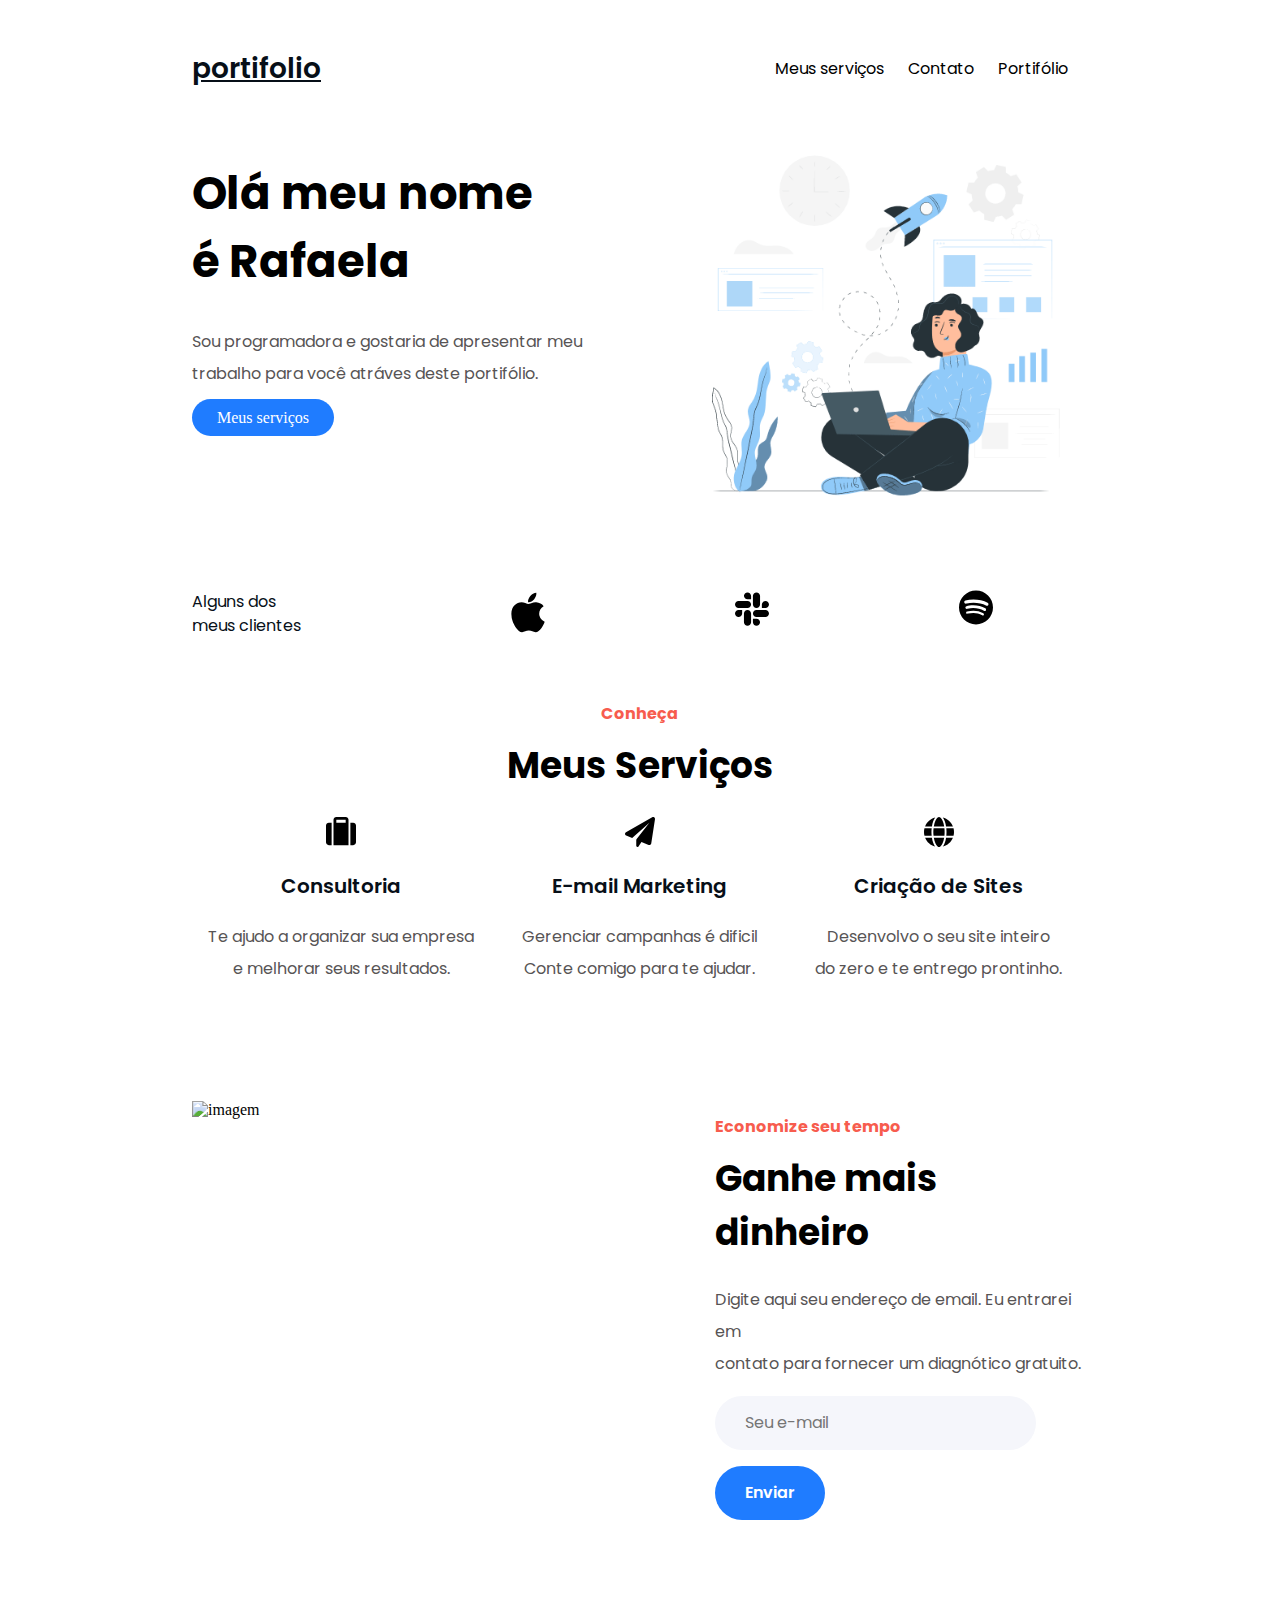
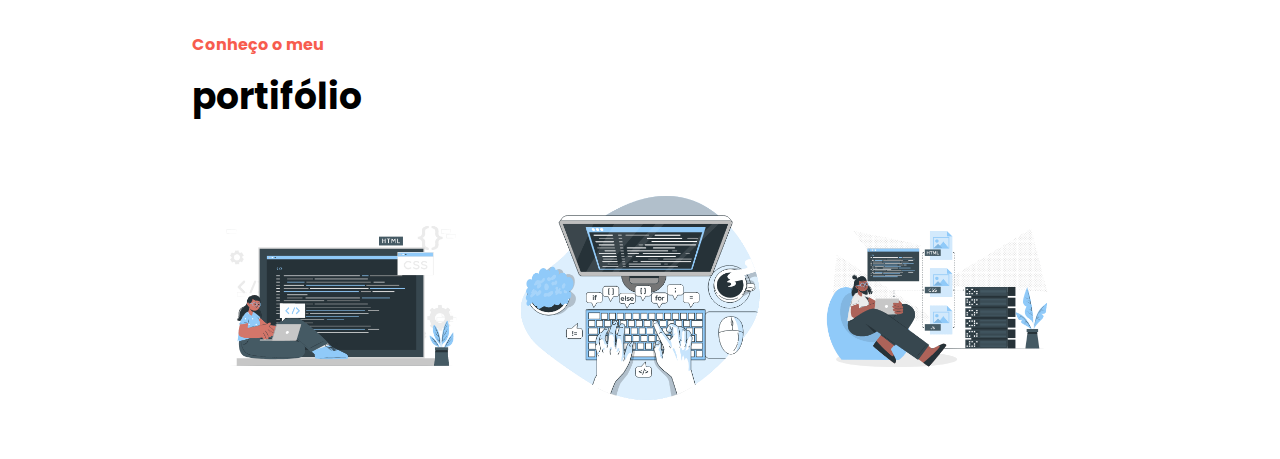
==== portifolio/index.html @ 148a6065 "25/07/22 concluido!" ====
<!DOCTYPE html>
<html lang="pt">
<head>
    <meta charset="UTF-8">
    <meta http-equiv="X-UA-Compatible" content="IE=edge">
    <meta name="viewport" content="width=device-width, initial-scale=1.0">
    <link rel="preconnect" href="https://fonts.googleapis.com">
    <link rel="preconnect" href="https://fonts.gstatic.com" crossorigin>
    <link href="https://fonts.googleapis.com/css2?family=Poppins:wght@400;700&display=swap" rel="stylesheet">
    <title>Portifólio</title>
    <style>
        body {
            margin-left: 15%;
            margin-right: 15%;
        }
        .container {
            display: grid;
            grid-auto-flow: column;
            grid-auto-columns: 1fr; /*1 freme*/
        }
        #header{
            font-family: poppins;
            font-style: normal;
            font-weight: 600;
            font-size: 28px;
            line-height: 42px;
            text-decoration-line: underline;
            color:  #070F18;
            margin-top: 40px;
            margin-bottom: 40px;
        }
        #menu{
            text-align: right;
            margin-top: 49px;
        }
        #menu ul{
            list-style-type: none;
            margin: 0;
            padding: 0;
        }
        #menu li{
            display: inline-block;
            margin-right: 20px;
            font-family: Poppins;
            font-style: normal;
            font-weight: normal;
            font-size: 16px;
            line-height: 24px;
            text-align: center;
            color: #070F18;
        }
        a{
            color: black;
            text-decoration: none;
        }
        #buttonCta{
            background:#1F7cff;
            border-radius: 50px;
            font-size: Poppins;
            font-style: normal;
            font-size: 16px;
            line-height: 24px;
            text-align: center;
            color: white;
            padding: 10px 25px 10px 25px;
        }
        p.gray{
           font-family: Poppins;
           font-style: normal; 
           font-weight: normal;
           font-size: 16px;
           line-height: 32px;
           color: #575455;
        }
        #headerCta h1{
            font-family: Poppins;
            font-style: normal; 
            font-weight: bold;
            font-size: 45px;
            color: black;
        }
        #headerImg{
            margin-left: 42px;
            
        }
        #headerImg img{
            width: 100%;   
        }
        .headerLogo{
            text-align: center;
        }
        #clients{
            margin-top: 50px;
            margin-bottom: 50px;
        }
        #headerClientText{
            font-family: Poppins;
            font-style: normal; 
            font-size: 16px;
            line-height: 24px;
            color: #070f18;
        }
        .container img{
            width: 15%;
            height: auto;
        }
        h2.red{
            font-family: Poppins;
            font-style: normal;
            font-weight: bold;
            font-size: 16px;
            line-height: 24px;
            color: #f75c4e;
        }
        h1.black{
            font-family: Poppins;
            font-weight: bold;
            font-size: 36px;
            line-height: 54px;
            color: black;
            margin-top: 0;
        }
        .textCenter{
            text-align: center;
        }
        .textCenter img{
            width: 10%;
            height: auto;
        }
        #services .textCenter h3{
            font-family: Poppins;
            font-style: normal;
            font-weight: 600;
            font-size: 20px;
            line-height: 30px;
            color: #070f18;
        }
        .contactImg img{
            width: 100%;
        }
        .contactForm{
            margin-left: 75px;
        }
        #contact{
            margin-top: 100px;
        }
        .contactForm input{
            background-color: #f5f6fb;
            border-radius: 50px;
            font-family: Poppins;
            font-style: normal;
            font-weight: normal;
            font-size: 16px;
            line-height: 24px;
            color: #575455;
            border: 0;
            width: 70%;
            padding: 15px 30px 15px 30px;
        }
        .contactForm button{
            background-color: #1f7cff;
            border-radius: 50px;
            padding: 15px 30px 15px 30px;
            font-family: Poppins;
            font-style: normal;
            font-weight: 600;
            font-size: 16px;
            line-height: 24px;
            text-align: center;
            border: 0;
            color: white;
        }
        #portifolioTitle{
            margin-top: 100px;
        }
        .protifolioImg img{
            width: 100%;
        }
        .protifolioImg{
            padding: 20px;
        }
    </style>
</head>
<body>
    <div class="container">
        <div id="header">
            portifolio
        </div>
        <div id="menu">
            <ul>
                <li><a href="#services">Meus serviços</a></li>
                <li><a href="#contact">Contato</a></li>
                <li><a href="#portifolioTitle">Portifólio</a></li>
            </ul>
        </div>
    </div>
    <div class="container">
        <div id="headerCta">
            <h1>Olá meu nome<br>
                é Rafaela
            </h1>
            <p class="gray">
                Sou programadora e gostaria de apresentar meu<br>
                trabalho para você atráves deste portifólio.
            </p>
            <a id="buttonCta" href="">Meus serviços</a>
        </div>
        <div id="headerImg">
            <img src="img/StartupLife.gif" alt="imagem">
        </div>
    </div>
    <div class="container" id="clients">
        <div id="headerClientText">
            Alguns dos<br>
            meus clientes
        </div>
        <div class="headerLogo">
            <img src="img/apple.svg" alt="imagem">
        </div>
        <div class="headerLogo">
            <img src="img/slack.svg" alt="imagem">
        </div>
        <div class="headerLogo">
            <img src="img/spotify.svg" alt="imagem">
        </div>
    </div>
    <div class="container  textCenter">
        <div class="services">
            <h2 class="red">Conheça</h2>
            <h1 class="black">Meus Serviços</h1>
        </div>
    </div>
    <div class="container" id="services">
        <div class="textCenter">
            <img src="img/consutoria.svg" alt="imagem">
            <h3>Consultoria</h3>
            <p class="gray">Te ajudo a organizar sua empresa<br>
                e melhorar seus resultados.
            </p>
        </div>
        <div class="textCenter">
            <img src="img/email.svg" alt="imagem">
            <h3>E-mail Marketing</h3>
            <p class="gray">Gerenciar campanhas é dificil<br>
                Conte comigo para te ajudar.

            </p>
        </div>
        <div class="textCenter">
            <img src="img/network.svg" alt="imagem">
            <h3>Criação de Sites</h3>
            <p class="gray">Desenvolvo o seu site inteiro<br>
                do zero e te entrego prontinho.
            </p>
        </div>

    </div>
    <div class="container" id="contact">
        <div class="contactImg">
            <img src="img/Blogpost.gif" alt="imagem">
        </div>
        <div class="contactForm">
            <h2 class="red">Economize seu tempo</h2>
            <h1 class="black">Ganhe mais dinheiro</h1>
            <p class="gray">
                Digite aqui seu endereço de email. Eu entrarei em <br>
                contato para fornecer um diagnótico gratuito.
            </p>
            <form action="https://formspree.io/f/xoqrglyj" method="POST">
                <p><input placeholder="Seu e-mail" type="text" name="contactEmail" required="required"></p>
                <button type="submit">Enviar</button>
            </form>
        </div>
    </div>
    <div class="container" id="portifolioTitle">
        <div>
            <h2 class="red">Conheço o meu</h2>
            <h1 class="black">portifólio</h1>
        </div>
    </div>
    <div class="container">
        <div class="protifolioImg">
            <img src="img/Code typing.gif" alt="">
        </div>
        <div class="protifolioImg">
            <img src="img/Codetyping2.gif" alt="">
        </div>
        <div class="protifolioImg">
            <img src="img/Staticassets.gif" alt="">
        </div>
    </div>
    
    
</body>
</html>
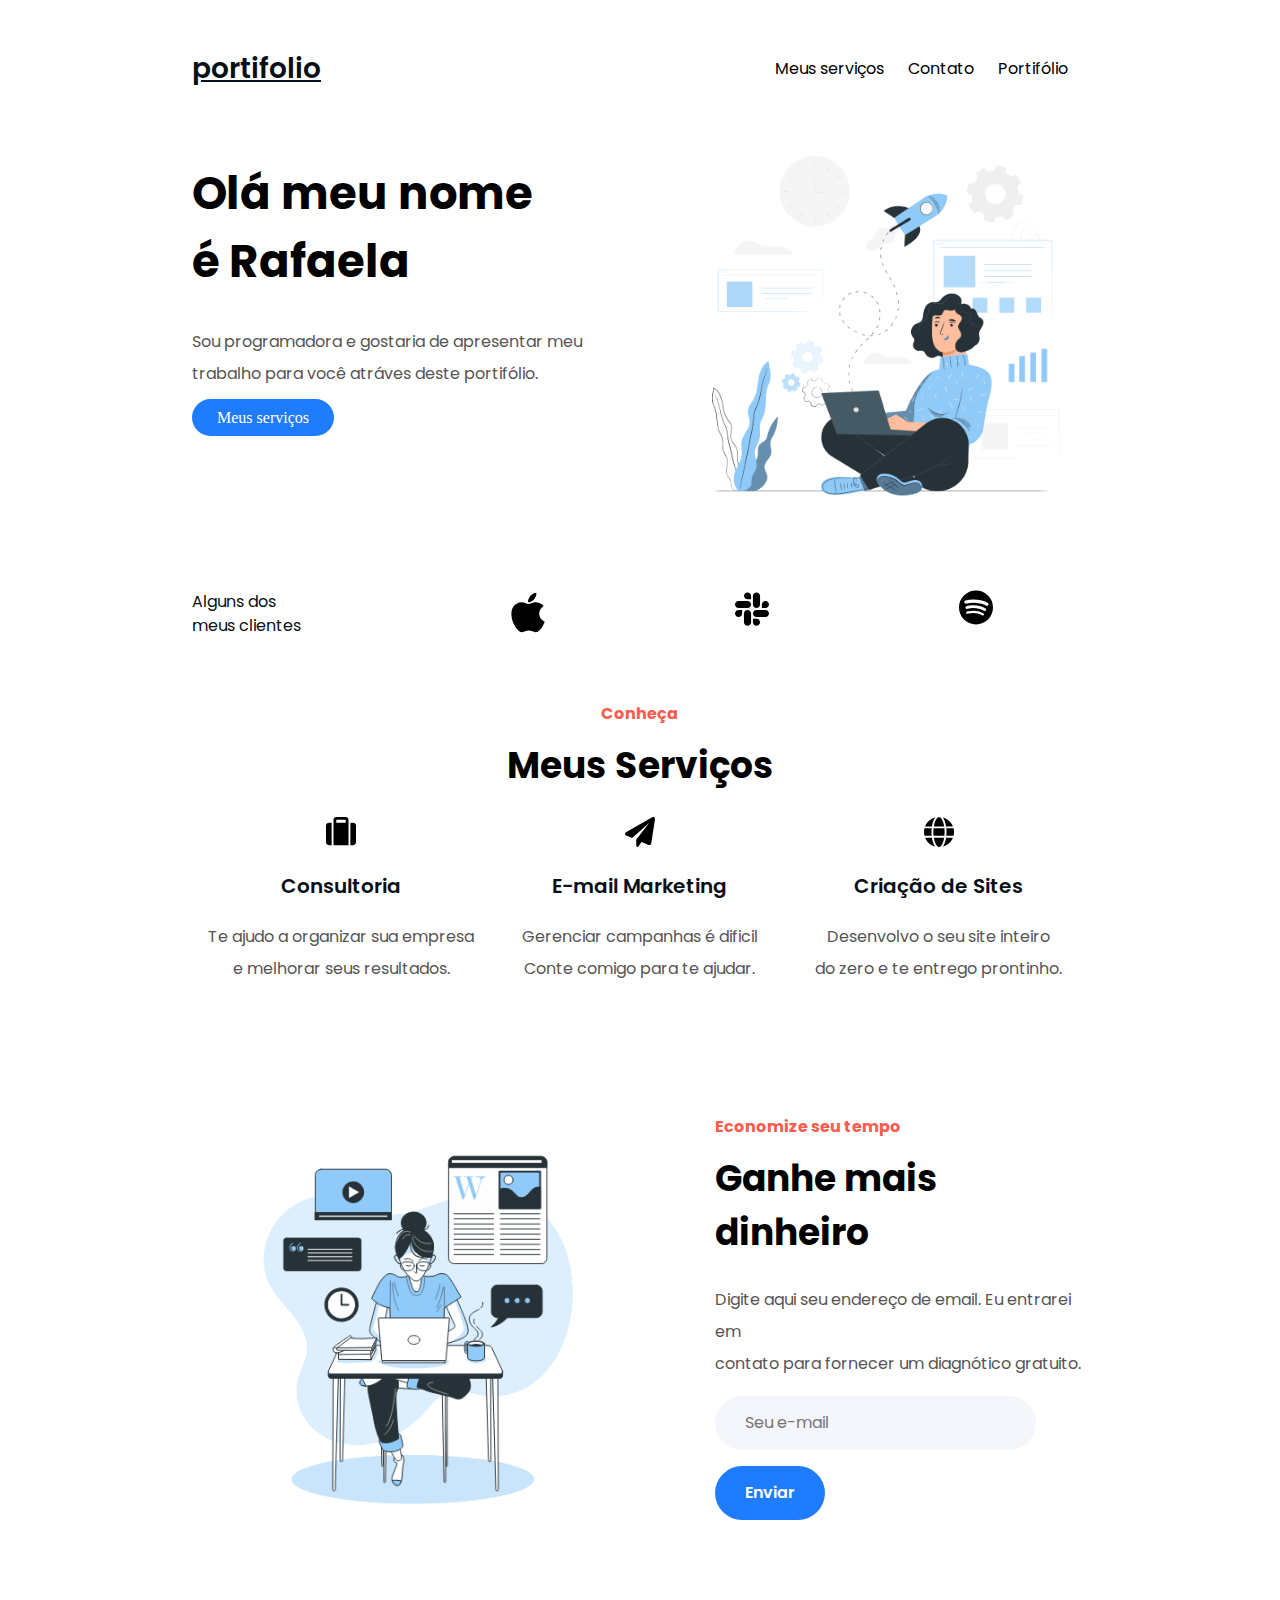
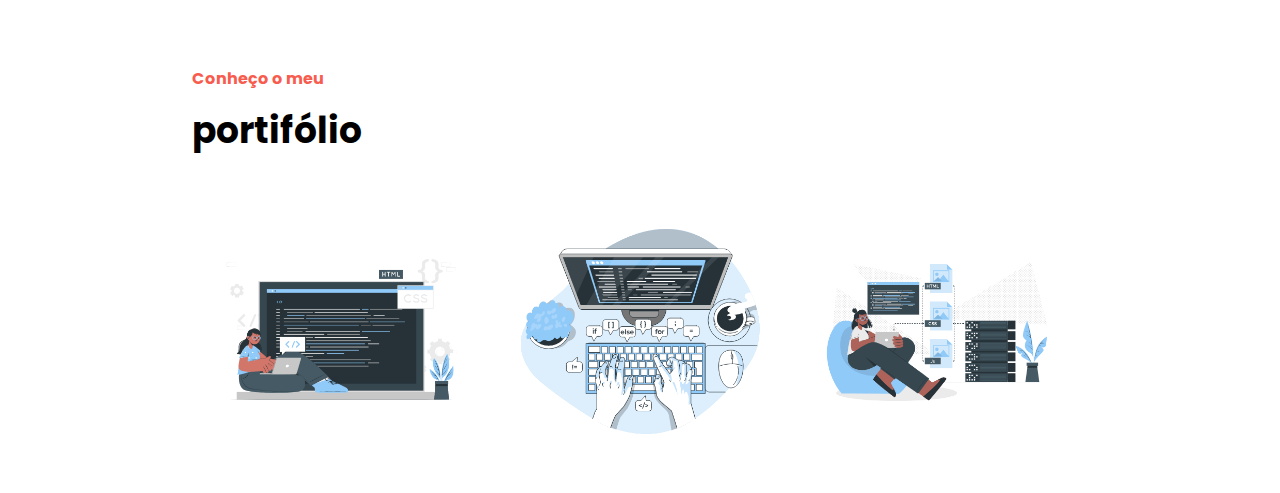
==== commit 9a8d3237: "25/07/22 concluido!" ====
--- a/portifolio/index.html
+++ b/portifolio/index.html
@@ -7,179 +7,8 @@
     <link rel="preconnect" href="https://fonts.googleapis.com">
     <link rel="preconnect" href="https://fonts.gstatic.com" crossorigin>
     <link href="https://fonts.googleapis.com/css2?family=Poppins:wght@400;700&display=swap" rel="stylesheet">
+    <link href="CSS/style.css" rel="stylesheet">
     <title>Portifólio</title>
-    <style>
-        body {
-            margin-left: 15%;
-            margin-right: 15%;
-        }
-        .container {
-            display: grid;
-            grid-auto-flow: column;
-            grid-auto-columns: 1fr; /*1 freme*/
-        }
-        #header{
-            font-family: poppins;
-            font-style: normal;
-            font-weight: 600;
-            font-size: 28px;
-            line-height: 42px;
-            text-decoration-line: underline;
-            color:  #070F18;
-            margin-top: 40px;
-            margin-bottom: 40px;
-        }
-        #menu{
-            text-align: right;
-            margin-top: 49px;
-        }
-        #menu ul{
-            list-style-type: none;
-            margin: 0;
-            padding: 0;
-        }
-        #menu li{
-            display: inline-block;
-            margin-right: 20px;
-            font-family: Poppins;
-            font-style: normal;
-            font-weight: normal;
-            font-size: 16px;
-            line-height: 24px;
-            text-align: center;
-            color: #070F18;
-        }
-        a{
-            color: black;
-            text-decoration: none;
-        }
-        #buttonCta{
-            background:#1F7cff;
-            border-radius: 50px;
-            font-size: Poppins;
-            font-style: normal;
-            font-size: 16px;
-            line-height: 24px;
-            text-align: center;
-            color: white;
-            padding: 10px 25px 10px 25px;
-        }
-        p.gray{
-           font-family: Poppins;
-           font-style: normal; 
-           font-weight: normal;
-           font-size: 16px;
-           line-height: 32px;
-           color: #575455;
-        }
-        #headerCta h1{
-            font-family: Poppins;
-            font-style: normal; 
-            font-weight: bold;
-            font-size: 45px;
-            color: black;
-        }
-        #headerImg{
-            margin-left: 42px;
-            
-        }
-        #headerImg img{
-            width: 100%;   
-        }
-        .headerLogo{
-            text-align: center;
-        }
-        #clients{
-            margin-top: 50px;
-            margin-bottom: 50px;
-        }
-        #headerClientText{
-            font-family: Poppins;
-            font-style: normal; 
-            font-size: 16px;
-            line-height: 24px;
-            color: #070f18;
-        }
-        .container img{
-            width: 15%;
-            height: auto;
-        }
-        h2.red{
-            font-family: Poppins;
-            font-style: normal;
-            font-weight: bold;
-            font-size: 16px;
-            line-height: 24px;
-            color: #f75c4e;
-        }
-        h1.black{
-            font-family: Poppins;
-            font-weight: bold;
-            font-size: 36px;
-            line-height: 54px;
-            color: black;
-            margin-top: 0;
-        }
-        .textCenter{
-            text-align: center;
-        }
-        .textCenter img{
-            width: 10%;
-            height: auto;
-        }
-        #services .textCenter h3{
-            font-family: Poppins;
-            font-style: normal;
-            font-weight: 600;
-            font-size: 20px;
-            line-height: 30px;
-            color: #070f18;
-        }
-        .contactImg img{
-            width: 100%;
-        }
-        .contactForm{
-            margin-left: 75px;
-        }
-        #contact{
-            margin-top: 100px;
-        }
-        .contactForm input{
-            background-color: #f5f6fb;
-            border-radius: 50px;
-            font-family: Poppins;
-            font-style: normal;
-            font-weight: normal;
-            font-size: 16px;
-            line-height: 24px;
-            color: #575455;
-            border: 0;
-            width: 70%;
-            padding: 15px 30px 15px 30px;
-        }
-        .contactForm button{
-            background-color: #1f7cff;
-            border-radius: 50px;
-            padding: 15px 30px 15px 30px;
-            font-family: Poppins;
-            font-style: normal;
-            font-weight: 600;
-            font-size: 16px;
-            line-height: 24px;
-            text-align: center;
-            border: 0;
-            color: white;
-        }
-        #portifolioTitle{
-            margin-top: 100px;
-        }
-        .protifolioImg img{
-            width: 100%;
-        }
-        .protifolioImg{
-            padding: 20px;
-        }
-    </style>
 </head>
 <body>
     <div class="container">
@@ -257,7 +86,7 @@
     </div>
     <div class="container" id="contact">
         <div class="contactImg">
-            <img src="img/Blogpost.gif" alt="imagem">
+            <img src="img/Blog post.gif" alt="imagem">
         </div>
         <div class="contactForm">
             <h2 class="red">Economize seu tempo</h2>
--- a/portifolio/CSS/style.css
+++ b/portifolio/CSS/style.css
@@ -0,0 +1,170 @@
+body {
+    margin-left: 15%;
+    margin-right: 15%;
+}
+.container {
+    display: grid;
+    grid-auto-flow: column;
+    grid-auto-columns: 1fr; /*1 freme*/
+}
+#header{
+    font-family: poppins;
+    font-style: normal;
+    font-weight: 600;
+    font-size: 28px;
+    line-height: 42px;
+    text-decoration-line: underline;
+    color:  #070F18;
+    margin-top: 40px;
+    margin-bottom: 40px;
+}
+#menu{
+    text-align: right;
+    margin-top: 49px;
+}
+#menu ul{
+    list-style-type: none;
+    margin: 0;
+    padding: 0;
+}
+#menu li{
+    display: inline-block;
+    margin-right: 20px;
+    font-family: Poppins;
+    font-style: normal;
+    font-weight: normal;
+    font-size: 16px;
+    line-height: 24px;
+    text-align: center;
+    color: #070F18;
+}
+a{
+    color: black;
+    text-decoration: none;
+}
+#buttonCta{
+    background:#1F7cff;
+    border-radius: 50px;
+    font-size: Poppins;
+    font-style: normal;
+    font-size: 16px;
+    line-height: 24px;
+    text-align: center;
+    color: white;
+    padding: 10px 25px 10px 25px;
+}
+p.gray{
+   font-family: Poppins;
+   font-style: normal; 
+   font-weight: normal;
+   font-size: 16px;
+   line-height: 32px;
+   color: #575455;
+}
+#headerCta h1{
+    font-family: Poppins;
+    font-style: normal; 
+    font-weight: bold;
+    font-size: 45px;
+    color: black;
+}
+#headerImg{
+    margin-left: 42px;
+    
+}
+#headerImg img{
+    width: 100%;   
+}
+.headerLogo{
+    text-align: center;
+}
+#clients{
+    margin-top: 50px;
+    margin-bottom: 50px;
+}
+#headerClientText{
+    font-family: Poppins;
+    font-style: normal; 
+    font-size: 16px;
+    line-height: 24px;
+    color: #070f18;
+}
+.container img{
+    width: 15%;
+    height: auto;
+}
+h2.red{
+    font-family: Poppins;
+    font-style: normal;
+    font-weight: bold;
+    font-size: 16px;
+    line-height: 24px;
+    color: #f75c4e;
+}
+h1.black{
+    font-family: Poppins;
+    font-weight: bold;
+    font-size: 36px;
+    line-height: 54px;
+    color: black;
+    margin-top: 0;
+}
+.textCenter{
+    text-align: center;
+}
+.textCenter img{
+    width: 10%;
+    height: auto;
+}
+#services .textCenter h3{
+    font-family: Poppins;
+    font-style: normal;
+    font-weight: 600;
+    font-size: 20px;
+    line-height: 30px;
+    color: #070f18;
+}
+.contactImg img{
+    width: 100%;
+}
+.contactForm{
+    margin-left: 75px;
+}
+#contact{
+    margin-top: 100px;
+}
+.contactForm input{
+    background-color: #f5f6fb;
+    border-radius: 50px;
+    font-family: Poppins;
+    font-style: normal;
+    font-weight: normal;
+    font-size: 16px;
+    line-height: 24px;
+    color: #575455;
+    border: 0;
+    width: 70%;
+    padding: 15px 30px 15px 30px;
+}
+.contactForm button{
+    background-color: #1f7cff;
+    border-radius: 50px;
+    padding: 15px 30px 15px 30px;
+    font-family: Poppins;
+    font-style: normal;
+    font-weight: 600;
+    font-size: 16px;
+    line-height: 24px;
+    text-align: center;
+    border: 0;
+    color: white;
+}
+#portifolioTitle{
+    margin-top: 100px;
+}
+.protifolioImg img{
+    width: 100%;
+}
+.protifolioImg{
+    padding: 20px;
+}